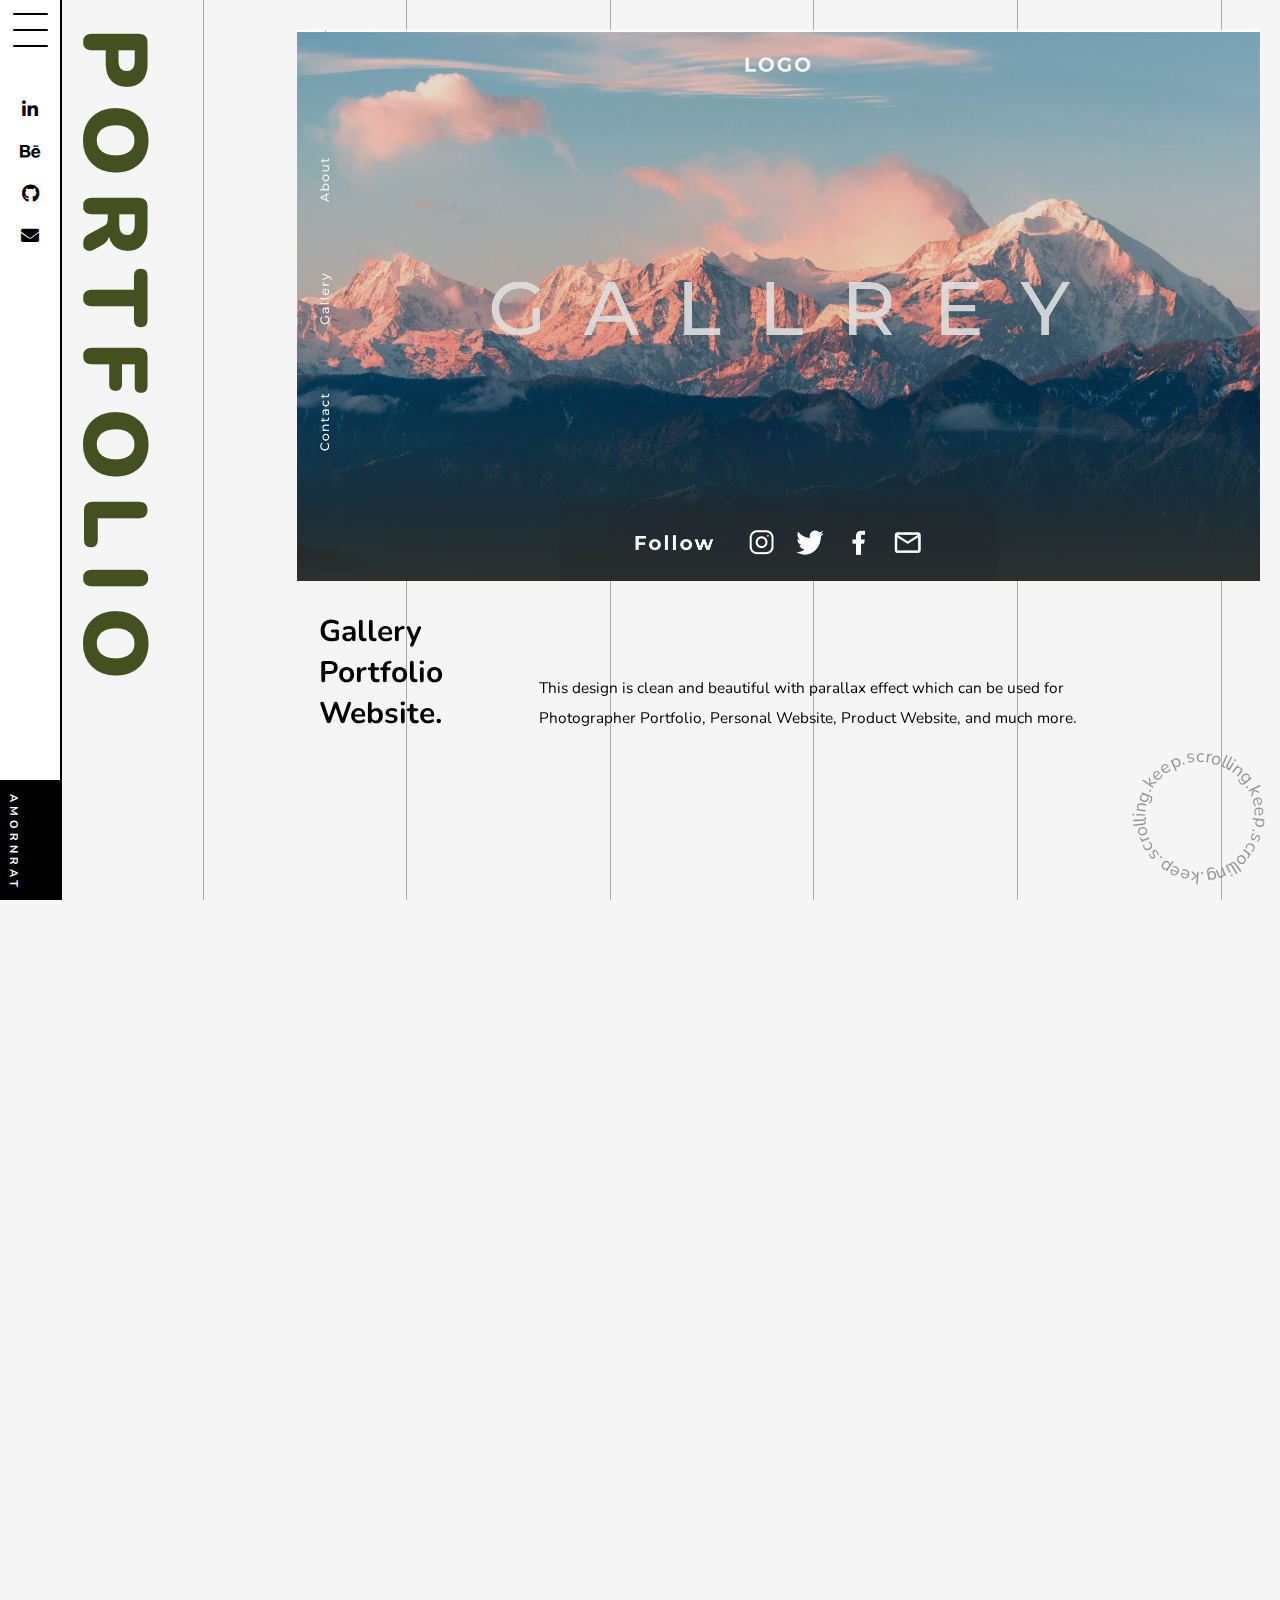
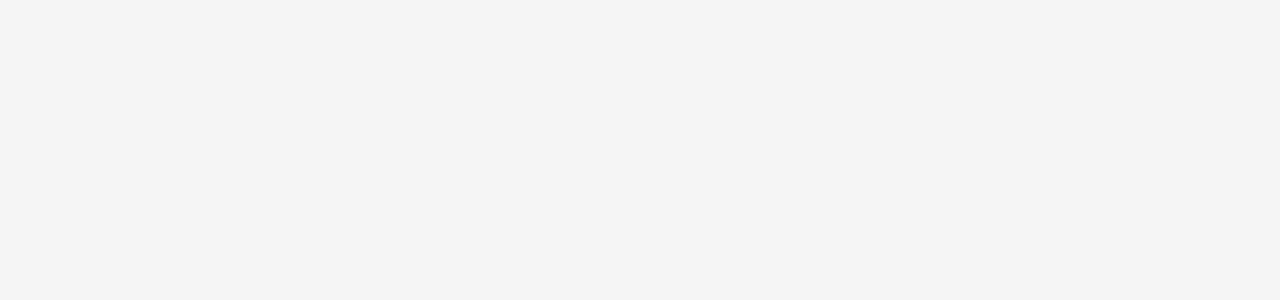
==== index.html @ 3f1398db "first commit" ====
<!DOCTYPE html>
<html lang="en">
<head>
    <meta charset="UTF-8">
    <meta name="viewport" content="width=device-width, initial-scale=1.0">
    <title>Aom's portfolio - Home page</title>
    <link rel="stylesheet" href="style.css">
    <link rel="stylesheet" href="https://cdnjs.cloudflare.com/ajax/libs/font-awesome/5.10.2/css/all.min.css"/>
</head>
<body>


    <div class="container">
        <!-- background -->
        <div id="background"></div>
        
        <h1 class="title">PORTFOLIO</h1>

        <!-- navbar -->
        <div id="navbar"></div>

        <!-- home section -->
        <div class="home-container" data-0="transform:translateX(0%);" data-1000="transform:translateX(-300%);">
            <section>       
                <div class="content">

                    <div class="wrapper">
                        <div class="img-box">
                            <a href="project-1.html">
                                <img src="main img/gallery web design.jpg" alt="">   
                            </a>
                             
                        </div>

                        <div class="text-box">
                            <h3>Gallery Portfolio Website.</h3>
                            <p>This design is clean and beautiful with parallax effect which can be used for Photographer Portfolio, Personal Website, Product Website, and much more.</p>
                            
                            
                        </div>

                    </div>
                </div>
            </section>

            <section>
                <div class="content-two">
                    <div class="wrapper">
  
                        <div class="img-box">
                            <img src="main img/Home – 4.png" alt="">    
                        </div>

                        <div class="text-box">
                            <h3>Lorem ipsum dolor sit amet consectetur.</h3>
                            <p>Lorem ipsum dolor sit amet consectetur adipisicing elit. Quam quo ipsum, voluptatum quis sit iusto aperiam, illo reprehenderit optio totam delectus voluptas.</p>
                            
                            
                        </div>


                    </div>
                </div>
            </section>

            <section>
                <div class="content-three">
                    
                    <div class="wrapper">
                        
                        <div class="text-box">
                            <h3>Lorem ipsum dolor sit amet consectetur.</h3>
                            <p>Lorem ipsum dolor sit amet consectetur adipisicing elit. Quam quo ipsum, voluptatum quis sit iusto aperiam, illo reprehenderit optio totam delectus voluptas.</p>
                            
                        </div>
    
                        <div class="img-box">
                            <img src="main img/Home – 4.png" alt="">    
                        </div>

                        

                    </div>
                    
                </div>
            </section>

            <section style="background-color: var(--primary-color);">
                <div class="content-four">

                    <div class="wrapper">
                         
    
                        <div class="img-box">
                            <img src="main img/Home – 4.png" alt="">    
                        </div>

                        <div class="text-box">
                            <h3>Lorem ipsum dolor sit amet consectetur.</h3>
                            <p>Lorem ipsum dolor sit amet consectetur adipisicing elit. Quam quo ipsum, voluptatum quis sit iusto aperiam, illo reprehenderit optio totam delectus voluptas.</p>
                            
                        </div>

                    </div>

                </div>
            </section>

        </div>
        <div class="circletype" id="circletype"> keep.scrolling.keep.scrolling.keep.scrolling.</div>  
    </div>


<!--javascript-->
<script src="https://cdnjs.cloudflare.com/ajax/libs/jquery/3.5.1/jquery.min.js"></script>
<script> $(function(){ $("#navbar").load("navbar.html"); }); </script>
<script> $(function(){ $("#background").load("background.html"); }); </script>
<script src="script.js"></script>
<script type="text/javascript" src="skrollr.js"></script>
    <script type="text/javascript"> var s = skrollr.init(); </script> 
<script src="circletype.min.js"></script>
    <script> new CircleType(document.getElementById('circletype')); </script>
</body>
</html>
---- style.css ----
@import url('https://fonts.googleapis.com/css2?family=Nunito:wght@200;300;400;600;700;800;900&display=swap');
@import url('https://fonts.googleapis.com/css2?family=Abril+Fatface&display=swap');

:root {
    --primary-color: #b2a4d4;
  }

html {
    overflow: visible !important;
}

body{
    margin: 0;
    padding: 0;
    box-sizing: border-box;
    font-family: 'Nunito', sans-serif;
    background-color: whitesmoke;
    overflow: visible !important;
}

h1, h3, p {
    margin: 0;
    padding: 0;
}

a {
    text-decoration: none;
    border: none;
    outline: none;
}
button {
    border: none;
    outline: none;
}

img {
    width: 100%;
    
}

.bg {
    z-index: -99;
    position: fixed;
    display: flex;
    width: 100%;
    min-height: 500px;
    height: 100%;
    overflow: hidden;
}

.bg > div {
    width: 15.83%;
    border-right: 2px solid rgba(0, 0, 0, 0.2) ;
}

.container {
    display: flex;
    min-width: 320px;
    width: 100%;
    min-height: 500px;
    height: 100vh;
}

/* title */
.title {
    position: fixed;
    left: -220px;
    mix-blend-mode: difference;
    top: 300px;
    font-size: 90px;
    font-weight: 900;
    transform: rotate(90deg);
    z-index: 98;
    color: var(--primary-color);
    background: none;
    text-align: right;
    letter-spacing: 15px;
}

/* text rotate */
.circletype {
    position: fixed;
    right: 80px;
    bottom: 10px;
    font-size: 18px;
    color: rgba(0, 0, 0, 0.4);
    animation: text-animation 15s infinite linear;
}
    @keyframes text-animation {
        0% {
            transform: rotate(360deg);
        }

        100% {
            transform: rotate(0deg);
        }
    }

/* home section */
.home-container {
    position: fixed;
    top: 0;
    left: 0;
    width: 100%;
    height: 100%;
    display: flex;
    margin-left: 60px;
}
    .home-container section {
        min-width: 100%;
        height: auto;
        display: flex;
        justify-content: flex-end ;
        height: 100vh;
    }

/* content one */
    .home-container section .content {
        width: 100%;
        height: 100%;
        /* border: 1px solid hotpink; */
        display: flex;
        justify-content: flex-end;
    }

    .home-container section .content .wrapper {
        padding-top: 30px;
        padding-right: 80px;
        float: right;
        display: flex;
        flex-direction: column;
        align-items: flex-end;
        /* border: 1px solid orangered; */
        width: 90%;
        height: 100%;
    }

    .home-container section .content .wrapper .text-box {
        display: flex;
        align-items: flex-end;
        margin-right: 135px;
        font-size: 2vw;
        margin-top: 30px;
        width: 70%;
    }

    .home-container section .content .wrapper .text-box p {
        font-size: 1.2vw;
        line-height: 2;
        margin-left: 20px;
    }

    /* .home-container section .content .wrapper .text-box .view-btn{
        font-size: 1.8vw;
        text-align: center;
        margin-left: 20px;
    }

    .home-container section .content .wrapper .text-box .view-btn a {
        color: black;
        font-weight: bold;
    } */

    .home-container section .content .wrapper .img-box {
        width: 963px;
        height: 551px;
        overflow: hidden;
        background-color: lightblue;

        
    }
        .home-container section .content .img-box img{
            transition-duration: 5s; 
            transform: translate3d(0px, 0px, 0px);
        }
        .home-container section .content .img-box img:hover {
            transition-duration: 10s; 
            transform: translate3d(0px, -1670px, 0px);
        }
    
/* content-two */
.home-container section .content-two {
    width: 100%;
    height: 100%;
    /* border: 1px solid hotpink; */
    display: flex;
    justify-content: flex-end;
}   
    .home-container section .content-two .wrapper {
        display: flex;
        align-items: center;
        width: 90%;
        height: 100%;
        padding-left: 50px;
    }

    .home-container section .content-two .wrapper .text-box {
        margin-left: 50px;
        font-size: 2vw;
        width: 20%;
    }

    .home-container section .content-two .wrapper .text-box p {
        font-size: 1.2vw;
        line-height: 2;
        margin-top: 30px;
        text-align: end;
    }

    .home-container section .content-two .wrapper .text-box .view-btn{
        font-size: 1.8vw;
        text-align: center;
        margin-top: 30px;
        float: right;
    }

    .home-container section .content-two .wrapper .text-box .view-btn a {
        color: black;
        font-weight: bold;
    }

    .home-container section .content-two .wrapper .img-box {
        width: 963px;
        height: 552px;
        overflow: hidden;
        background-color: lightblue;

        
    }
        .home-container section .content-two .img-box img{
            transition-duration: 5s; 
            transform: translate3d(0px, 0px, 0px);
        }
        .home-container section .content-two .img-box img:hover {
            transition-duration: 10s; 
            transform: translate3d(0px, -1220px, 0px);
        }
   
/* content-three */
.home-container section .content-three {
    width: 100%;
    height: 100%;
    /* border: 1px solid hotpink; */
    display: flex;
    justify-content: flex-end;
}

.home-container section .content-three .wrapper {
    display: flex;
    flex-direction: column;
    align-items: flex-end;
    justify-content: space-between;
    width: 90%;
    height: 100%;
}

.home-container section .content-three .wrapper .text-box {
    font-size: 2vw;
    width: 60%;
    align-items: center;
    margin-top: 50px;
    margin-right: 500px;
    display: flex;
}

.home-container section .content-three .wrapper .text-box p {
    font-size: 1.2vw;
    line-height: 2;
    margin-left: 5px;
}

.home-container section .content-three .wrapper .text-box .view-btn{
    font-size: 1.8vw;
    text-align: center;
    margin-left: 20px;
}

.home-container section .content-three .wrapper .text-box .view-btn a {
    color: black;
    font-weight: bold;
}

.home-container section .content-three .wrapper .img-box {
    width: 963px;
    height: 551px;
    overflow: hidden;
    background-color: lightblue;
    margin-right: 100px;
    margin-bottom: 20px;

    
}
    .home-container section .content-three .img-box img{
        transition-duration: 5s; 
        transform: translate3d(0px, 0px, 0px);
    }
    .home-container section .content-three .img-box img:hover {
        transition-duration: 10s; 
        transform: translate3d(0px, -1220px, 0px);
    }


/* content-four */
.home-container section .content-four {
    width: 100%;
    height: 100%;
    /* border: 1px solid hotpink; */
    display: flex;
    justify-content: flex-end;
}

.home-container section .content-four .wrapper {
    display: flex;
    flex-direction: column;
    align-items: center;
    width: 90%;
    height: 100%;
}

.home-container section .content-four .wrapper .text-box {
    font-size: 2vw;
    width: 70%;
    align-items: flex-end;
    display: flex;
    margin-top: 20px;
}

.home-container section .content-four .wrapper .text-box p {
    font-size: 1.2vw;
    line-height: 2;
    margin-left: 5px;
}

.home-container section .content-four .wrapper .text-box .view-btn{
    margin-left: 10px;
    font-size: 1.8vw;
    text-align: center;
    height: 30px;
    
}

.home-container section .content-four .wrapper .text-box .view-btn a {
    color: black;
    font-weight: bold;
}

.home-container section .content-four .wrapper .img-box {
    margin-top: 20px;
    width: 963px;
    height: 551px;
    overflow: hidden;
    background-color: lightblue;

    
}
    .home-container section .content-four .img-box img{
        transition-duration: 5s; 
        transform: translate3d(0px, 0px, 0px);
    }
    .home-container section .content-four .img-box img:hover {
        transition-duration: 10s; 
        transform: translate3d(0px, -1220px, 0px);
    }


    

@media (max-width:1024px) {
    
    .home-container section .content .wrapper .img-box,
    .home-container section .content-three .wrapper .img-box {
        width: 800px;
        height: 462px;
    }

    .home-container section .content-two .wrapper .img-box {
        height: 420px;
    }

    .home-container section .content-four .wrapper .img-box {
        width: 785px;
        height: 451px;
    }
    
}

/* tablet view 768 */
@media (max-width:768px) {
    .bg > div {
        width: 33%;
    }
    .bg .line2,
    .bg .line4,
    .bg .line6 {
        display: none;
    }

    .title {
        left: -160px;
        top: 275px;
        font-size: 60px;
    }

    body {
        height: 100%;
    }

    .home-container {
        margin: 0;
        position: absolute;
        display: flex;
        flex-direction: column;
        height: auto;
        transform: none !important;
    }

    .home-container section {
        height: 70vh;
    }

    .home-container section .content .wrapper .text-box {
        margin-top: 20px;
        margin-right: 0;
        font-size: 3vw;
        width: 70%;
        flex-direction: column;
    }

    .home-container section .content .wrapper .img-box {
        width: 465px;
        height: 268px;
    }

    .home-container section .content .img-box img:hover,
    .home-container section .content-two .img-box img:hover,
    .home-container section .content-three .img-box img:hover,
    .home-container section .content-four .img-box img:hover {
        transform: none !important;
    }

    .home-container section .content .wrapper .text-box p {
        font-size: 2vw;
    }

    .home-container section .content .wrapper {
        align-items: center;
        padding-top: 50px;
        padding-right: 0;
    }

    .home-container section .content-two .wrapper .img-box {
        width: 465px;
        height: 268px;
    }

    .home-container section .content-two .wrapper {
        width: 83%;
        flex-direction: column;
    }

    .home-container section .content-two .wrapper .text-box {
        margin-left: 10px;
        font-size: 3vw;
        width: 80%;  
    }

    .home-container section .content-two .wrapper .text-box p {
        font-size: 2vw;
    }

    .home-container section .content-three .wrapper {
        align-items: center;
        justify-content: center;
        width: 85%;
    }

    .home-container section .content-three .wrapper .img-box {
        margin-bottom: 44px;
        margin-right: 0;
        width: 465px;
        height: 268px;
    }


    .home-container section .content-three .wrapper .text-box {
        font-size: 3vw;
        width: 80%;
        display: flex;
        flex-direction: column;
        margin: 0;
        margin-top: 20px;
        margin-bottom: 40px;
    }

    .home-container section .content-three .wrapper .text-box p {
        font-size: 2vw;
    }

    .home-container section .content-four .wrapper .img-box {
        margin-top: 40px;
        width: 465px;
        height: 268px;
    }

    .home-container section .content-four .wrapper .text-box {
        margin-left: 10px;
        font-size: 3vw;
        width: 80%;
        flex-direction: column;  
    }

    .home-container section .content-four .wrapper .text-box p {
        font-size: 2vw;
    }
}

/* molibe view 425 */
@media screen and (max-width: 425px) {
    .home-container {
        margin: 0;
        position: absolute;
        flex-direction: column;
        height: auto;
        transform: none !important;
    }
    
    .title {
        left: -197px;
        top: 306px;
        font-size: 51px;
    }

    .home-container section:nth-child(1) {
        margin-top: 60px;
    }     

    .home-container section .content .wrapper {
        padding-right: 0;
        width: 90%;
        padding-top: 0;
        justify-content: center;
    }

    .home-container section .content .wrapper .img-box {
        width: 363px;
        height: 208px;
    }

    .home-container section .content .wrapper .text-box {
        font-size: 4vw;
        width: 90%;
        flex-direction: column;
    }

    .home-container section .content .wrapper .text-box p {
        font-size: 3.2vw;
        margin: 0;
    }

    .home-container section .content-two .wrapper {
        width: 90%;
        flex-direction: column;
        align-items: center;
        justify-content: center;
        padding: 0;
    }

    .home-container section .content-two .wrapper .text-box {
        font-size: 4vw;
        width: 95%;
        margin: 0;
    }

    .home-container section .content-two .wrapper .text-box p {
        font-size: 3.2vw;
        margin: 0;
    }

    .home-container section .content-two .wrapper .img-box {
        width: 363px;
        height: 208px;
    }

    .home-container section .content-three .wrapper {
        align-items: center;
        justify-content: center;
        width: 90%;
    }

    .home-container section .content-three .wrapper .text-box {
        font-size: 4vw;
        width: 95%;
        margin-bottom: 10px;
    }

    .home-container section .content-three .wrapper .text-box p {
        font-size: 3.2vw;
    }

    .home-container section .content-three .wrapper .img-box {
        margin-bottom: 0;
        width: 363px;
        height: 208px;
    }

    .home-container section .content-four .wrapper {
        justify-content: center;
        width: 90%;
        
    }

    .home-container section .content-four .wrapper .img-box {
        width: 363px;
        height: 208px;
    }

    .home-container section .content-four .wrapper .text-box {
        font-size: 4vw;
        width: 95%;
        flex-direction: column;
    }

    .home-container section .content-four .wrapper .text-box p {
        font-size: 3.2vw;
    }
}

@media screen and (max-width: 375px) {
    .home-container section .content .wrapper .img-box,
    .home-container section .content-two .wrapper .img-box,
    .home-container section .content-three .wrapper .img-box,
    .home-container section .content-four .wrapper .img-box { 
        width: 331px;
        height: 191px;
    }
}

@media screen and (max-width: 320px) {
    .home-container section .content .wrapper .img-box,
    .home-container section .content-two .wrapper .img-box,
    .home-container section .content-three .wrapper .img-box,
    .home-container section .content-four .wrapper .img-box { 
        width: 273px;
        height: 158px;
    }
}
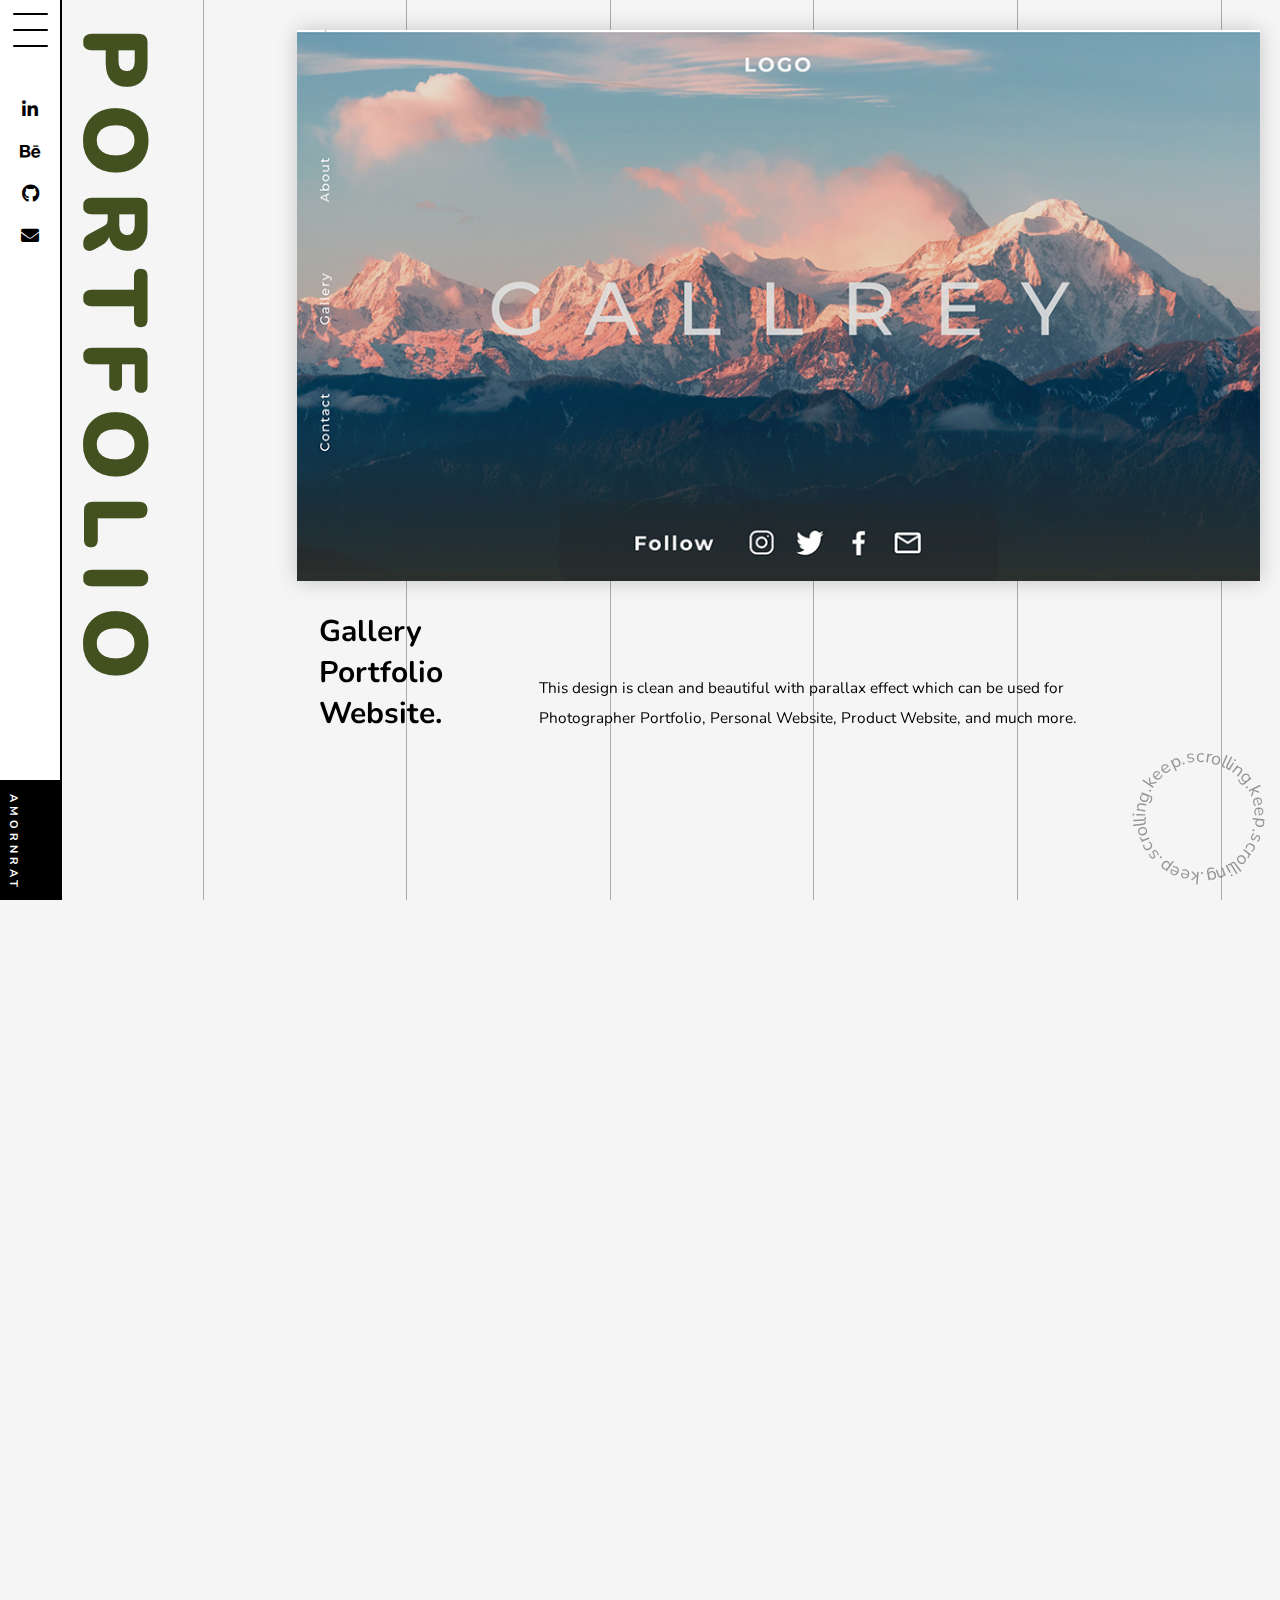
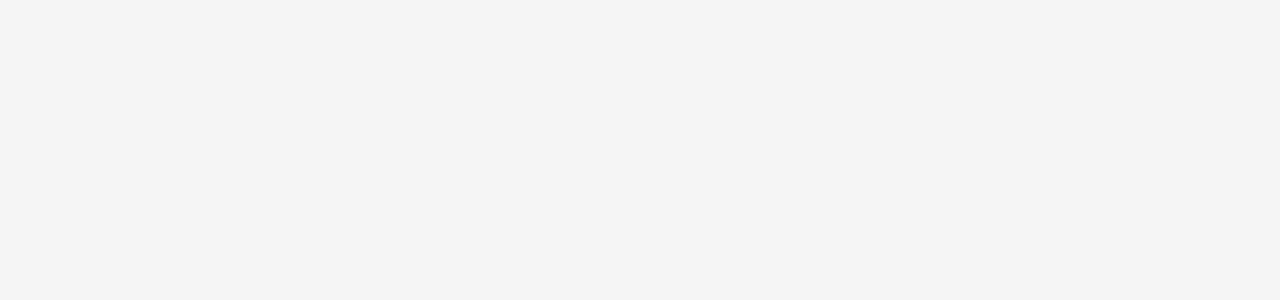
==== commit ef00603b: "11/11/2020" ====
--- a/index.html
+++ b/index.html
@@ -21,6 +21,7 @@
 
         <!-- home section -->
         <div class="home-container" data-0="transform:translateX(0%);" data-1000="transform:translateX(-300%);">
+<!-- section1 -->
             <section>       
                 <div class="content">
 
@@ -42,27 +43,27 @@
                     </div>
                 </div>
             </section>
-
+<!-- section2 -->
             <section>
                 <div class="content-two">
                     <div class="wrapper">
   
                         <div class="img-box">
-                            <img src="main img/Home – 4.png" alt="">    
+                            <a href="ATN-platform.html">
+                                <img src="work img/ATN platform/dashbroad.jpg" alt="">
+                            </a>    
                         </div>
 
                         <div class="text-box">
-                            <h3>Lorem ipsum dolor sit amet consectetur.</h3>
-                            <p>Lorem ipsum dolor sit amet consectetur adipisicing elit. Quam quo ipsum, voluptatum quis sit iusto aperiam, illo reprehenderit optio totam delectus voluptas.</p>
-                            
-                            
+                            <h3>Athenik Study Abroad</h3>
+                            <p>A free study abroad platform redesign.</p>                          
                         </div>
 
 
                     </div>
                 </div>
             </section>
-
+<!-- section3 -->
             <section>
                 <div class="content-three">
                     
@@ -75,16 +76,13 @@
                         </div>
     
                         <div class="img-box">
-                            <img src="main img/Home – 4.png" alt="">    
+                            <img src="main img/light-dark-mode.jpg" alt="">    
                         </div>
-
-                        
-
                     </div>
                     
                 </div>
             </section>
-
+<!-- section4 -->
             <section style="background-color: var(--primary-color);">
                 <div class="content-four">
 
@@ -92,7 +90,7 @@
                          
     
                         <div class="img-box">
-                            <img src="main img/Home – 4.png" alt="">    
+                            <img src="main img/color-game.png" alt="">    
                         </div>
 
                         <div class="text-box">
--- a/style.css
+++ b/style.css
@@ -35,7 +35,7 @@
 
 img {
     width: 100%;
-    
+    height: auto;
 }
 
 .bg {
@@ -166,7 +166,7 @@
         height: 551px;
         overflow: hidden;
         background-color: lightblue;
-
+        box-shadow: 0 0 20px rgb(0 0 0 / 20%);
         
     }
         .home-container section .content .img-box img{
@@ -224,7 +224,7 @@
         height: 552px;
         overflow: hidden;
         background-color: lightblue;
-
+        box-shadow: 0 0 20px rgb(0 0 0 / 20%);
         
     }
         .home-container section .content-two .img-box img{
@@ -233,7 +233,7 @@
         }
         .home-container section .content-two .img-box img:hover {
             transition-duration: 10s; 
-            transform: translate3d(0px, -1220px, 0px);
+            transform: translate3d(0px, -1070px, 0px);
         }
    
 /* content-three */
@@ -282,22 +282,13 @@
 
 .home-container section .content-three .wrapper .img-box {
     width: 963px;
-    height: 551px;
+    height: 542px;
     overflow: hidden;
     background-color: lightblue;
     margin-right: 100px;
     margin-bottom: 20px;
-
-    
-}
-    .home-container section .content-three .img-box img{
-        transition-duration: 5s; 
-        transform: translate3d(0px, 0px, 0px);
-    }
-    .home-container section .content-three .img-box img:hover {
-        transition-duration: 10s; 
-        transform: translate3d(0px, -1220px, 0px);
-    }
+    box-shadow: 0 0 20px rgb(0 0 0 / 20%);  
+}
 
 
 /* content-four */
@@ -345,24 +336,14 @@
 }
 
 .home-container section .content-four .wrapper .img-box {
-    margin-top: 20px;
+    margin-top: 5%;
+    margin-right: 5%;
     width: 963px;
-    height: 551px;
+    height: 482px;
     overflow: hidden;
     background-color: lightblue;
-
-    
-}
-    .home-container section .content-four .img-box img{
-        transition-duration: 5s; 
-        transform: translate3d(0px, 0px, 0px);
-    }
-    .home-container section .content-four .img-box img:hover {
-        transition-duration: 10s; 
-        transform: translate3d(0px, -1220px, 0px);
-    }
-
-
+    box-shadow: 0 0 20px rgb(0 0 0 / 20%);    
+}
     
 
 @media (max-width:1024px) {
